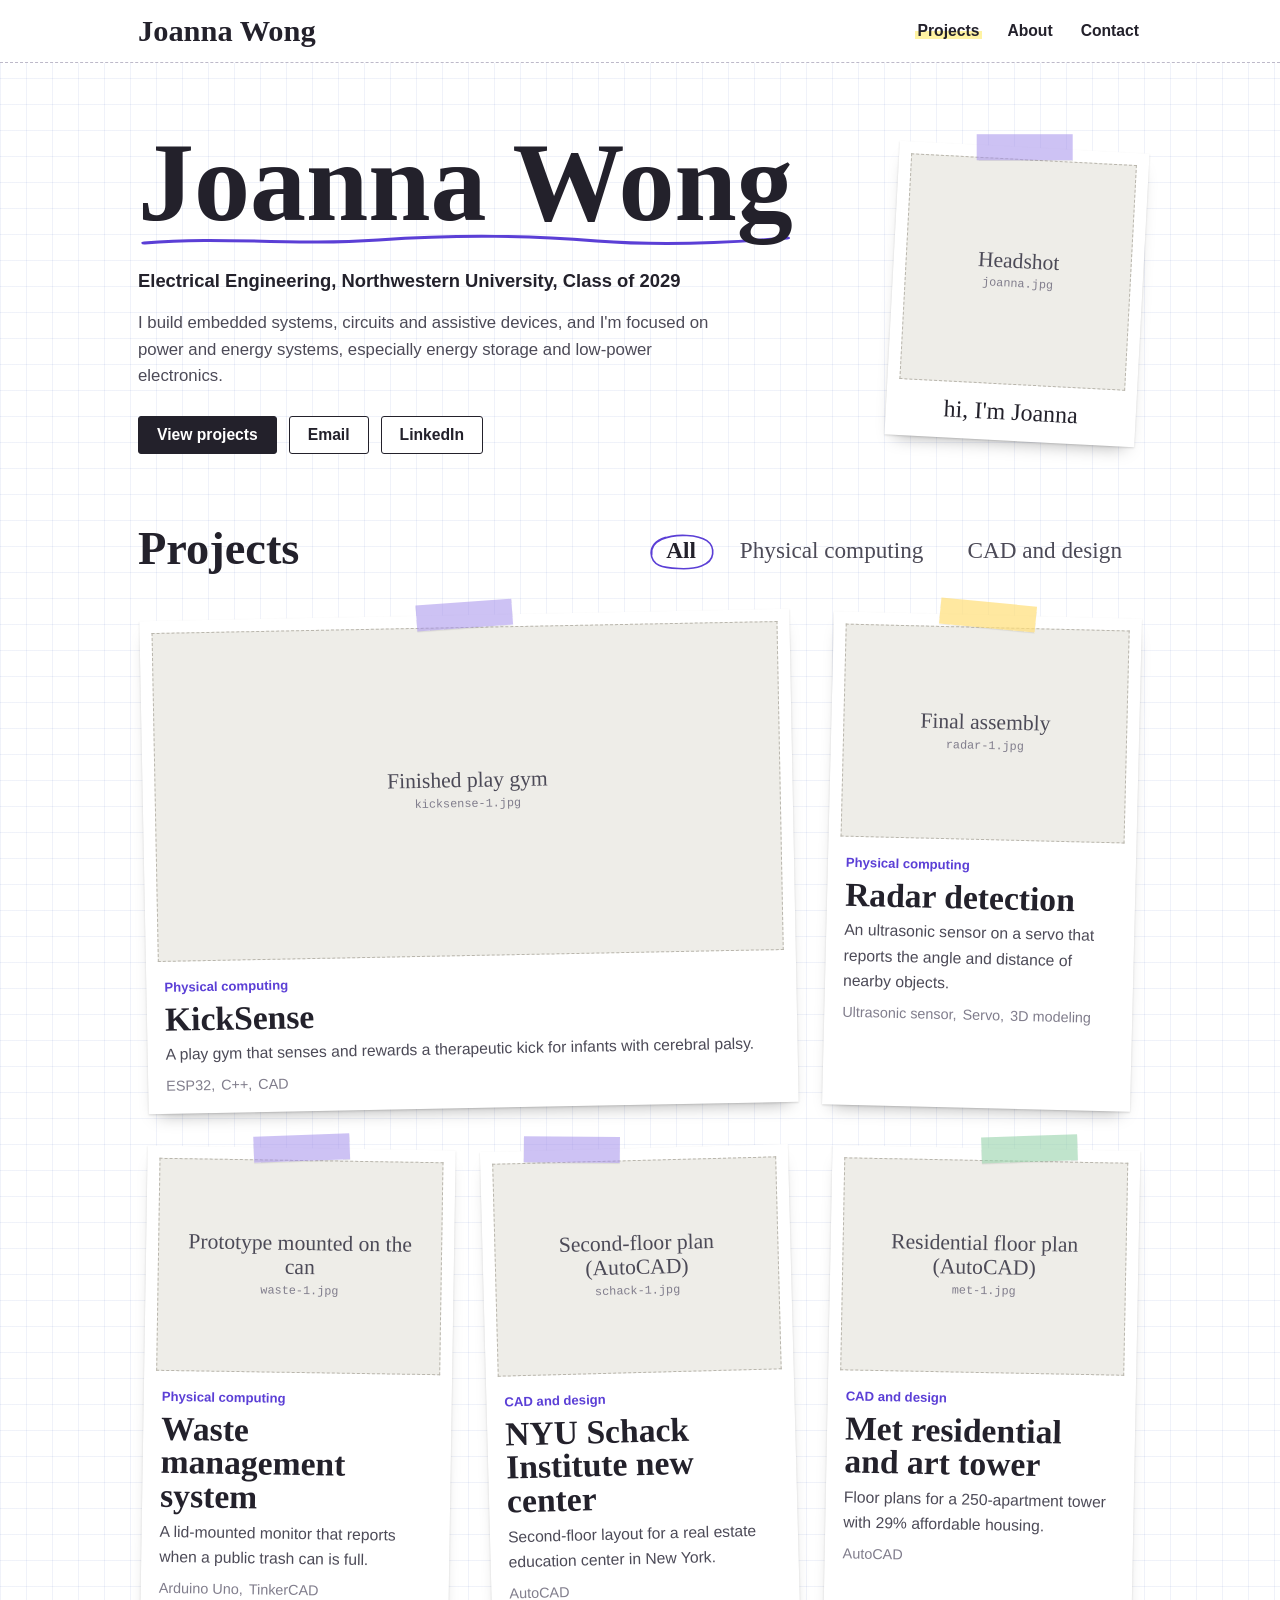
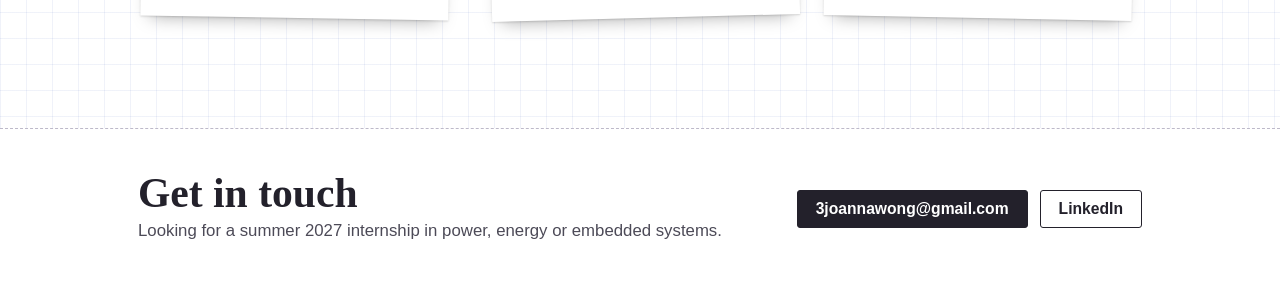
==== index.html @ 8d6e739d "Add files via upload" ====
<!DOCTYPE html>
<html lang="en"><head><meta charset="utf-8"><meta name="viewport" content="width=device-width, initial-scale=1">
<title>Joanna Wong | Engineering portfolio</title><meta name="description" content="Joanna Wong is an electrical engineering student at Northwestern University.">
<link rel="stylesheet" href="style.css"></head>
<body>
<header class="top"><div class="wrap"><nav class="nav" aria-label="Main"><a class="brand" href="index.html">Joanna Wong</a><ul><li><a href="index.html#projects" aria-current="page">Projects</a></li><li><a href="about.html">About</a></li><li><a href="#contact">Contact</a></li><li class="cv" hidden><a href="resume.pdf">Resume</a></li></ul></nav></div></header>
<main class="wrap">
<div class="cover"><div>
<h1>Joanna Wong</h1>
<p class="line">Electrical Engineering, Northwestern University, Class of 2029</p>
<p class="bio">I build embedded systems, circuits and assistive devices, and I'm focused on power and energy systems, especially energy storage and low-power electronics.</p>
<div class="actions"><a class="btn primary" href="#projects">View projects</a><a class="btn" href="mailto:3joannawong@gmail.com">Email</a><a class="btn" href="https://www.linkedin.com/in/joanna--wong">LinkedIn</a><a class="btn cv" href="resume.pdf" hidden>Resume</a></div></div>
<figure class="ph "><div class="box"><span>Headshot</span><small>joanna.jpg</small><img src="images/joanna.jpg" alt="Headshot" loading="lazy" onerror="this.remove()"></div></figure></div>
<section id="projects" style="padding-top:8px"><div class="sec-head"><h2>Projects</h2>
<div class="chips" role="group" aria-label="Filter projects"><button class="chip" aria-pressed="true" data-f="all">All</button><button class="chip" aria-pressed="false" data-f="computing">Physical computing</button><button class="chip" aria-pressed="false" data-f="design">CAD and design</button></div></div>
<div class="grid"><a class="card lead" href="kicksense.html" data-t="computing" data-id="kicksense"><figure class="ph "><div class="box"><span>Finished play gym</span><small>kicksense-1.jpg</small><img src="images/kicksense-1.jpg" alt="Finished play gym" loading="lazy" onerror="this.remove()"></div></figure>
<div class="in"><span class="cat">Physical computing</span><h3>KickSense</h3><p>A play gym that senses and rewards a therapeutic kick for infants with cerebral palsy.</p><ul class="tags"><li>ESP32</li><li>C++</li><li>CAD</li></ul></div></a><a class="card" href="radar.html" data-t="computing" data-id="radar"><figure class="ph "><div class="box"><span>Final assembly</span><small>radar-1.jpg</small><img src="images/radar-1.jpg" alt="Final assembly" loading="lazy" onerror="this.remove()"></div></figure>
<div class="in"><span class="cat">Physical computing</span><h3>Radar detection</h3><p>An ultrasonic sensor on a servo that reports the angle and distance of nearby objects.</p><ul class="tags"><li>Ultrasonic sensor</li><li>Servo</li><li>3D modeling</li></ul></div></a><a class="card" href="waste.html" data-t="computing" data-id="waste"><figure class="ph "><div class="box"><span>Prototype mounted on the can</span><small>waste-1.jpg</small><img src="images/waste-1.jpg" alt="Prototype mounted on the can" loading="lazy" onerror="this.remove()"></div></figure>
<div class="in"><span class="cat">Physical computing</span><h3>Waste management system</h3><p>A lid-mounted monitor that reports when a public trash can is full.</p><ul class="tags"><li>Arduino Uno</li><li>TinkerCAD</li></ul></div></a><a class="card" href="schack.html" data-t="design" data-id="schack"><figure class="ph "><div class="box"><span>Second-floor plan (AutoCAD)</span><small>schack-1.jpg</small><img src="images/schack-1.jpg" alt="Second-floor plan (AutoCAD)" loading="lazy" onerror="this.remove()"></div></figure>
<div class="in"><span class="cat">CAD and design</span><h3>NYU Schack Institute new center</h3><p>Second-floor layout for a real estate education center in New York.</p><ul class="tags"><li>AutoCAD</li></ul></div></a><a class="card" href="met.html" data-t="design" data-id="met"><figure class="ph "><div class="box"><span>Residential floor plan (AutoCAD)</span><small>met-1.jpg</small><img src="images/met-1.jpg" alt="Residential floor plan (AutoCAD)" loading="lazy" onerror="this.remove()"></div></figure>
<div class="in"><span class="cat">CAD and design</span><h3>Met residential and art tower</h3><p>Floor plans for a 250-apartment tower with 29% affordable housing.</p><ul class="tags"><li>AutoCAD</li></ul></div></a></div></section>
<template id="q-kicksense"><figure class="ph "><div class="box"><span>Finished play gym</span><small>kicksense-1.jpg</small><img src="images/kicksense-1.jpg" alt="Finished play gym" loading="lazy" onerror="this.remove()"></div></figure><h3>KickSense</h3><p class="meta">Design Thinking and Communication, Northwestern. Client: M Street Pediatric Therapy.</p>
<dl><div><dt>Objective</dt><dd>Build a home-use device for infants aged 3 to 9 months with cerebral palsy that detects one therapeutic movement, a knee kick with a stable thigh, and rewards it right away. No wires on the infant, under 5 minutes for a parent to set up, under $150 in parts.</dd></div><div><dt>My role</dt><dd>Tech lead. I wrote the firmware, built the electronics and designed the enclosure.</dd></div><div><dt>Key result</dt><dd>Kick detection confidence rose from about 25% to about 60% with the incline.</dd></div></dl>
<ul class="tags"><li>ESP32</li><li>MPU-6050 accelerometer and gyroscope</li><li>servo</li><li>C++</li><li>CAD</li><li>3D printing</li><li>soldering</li></ul><p style="margin:22px 0 0"><a class="btn primary" href="kicksense.html">Open the full project</a></p></template><template id="q-radar"><figure class="ph "><div class="box"><span>Final assembly</span><small>radar-1.jpg</small><img src="images/radar-1.jpg" alt="Final assembly" loading="lazy" onerror="this.remove()"></div></figure><h3>Radar detection</h3><p class="meta">Group project.</p>
<dl><div><dt>Objective</dt><dd>Sweep an ultrasonic range sensor through 180° on a servo and report the angle and distance of any object within 50 cm.</dd></div><div><dt>My role</dt><dd>I designed the mount that holds the sensor on the servo on my own, and built the circuit and wrote the code with my group.</dd></div><div><dt>Key result</dt><dd>A stable mount that sweeps the full 180° without obstruction.</dd></div></dl>
<ul class="tags"><li>Ultrasonic range sensor</li><li>servo motor</li><li>3D modeling</li></ul><p style="margin:22px 0 0"><a class="btn primary" href="radar.html">Open the full project</a></p></template><template id="q-waste"><figure class="ph "><div class="box"><span>Prototype mounted on the can</span><small>waste-1.jpg</small><img src="images/waste-1.jpg" alt="Prototype mounted on the can" loading="lazy" onerror="this.remove()"></div></figure><h3>Waste management system</h3><p class="meta">Team project.</p>
<dl><div><dt>Objective</dt><dd>Detect when a public trash can is full, to help with overflowing bins and litter in dense cities.</dd></div><div><dt>My role</dt><dd>Team project.</dd></div><div><dt>Key result</dt><dd>Tested in three trials at rising fill levels, against a requirement of a response within 2 to 3 seconds.</dd></div></dl>
<ul class="tags"><li>Arduino Uno</li><li>distance sensor</li><li>LED</li><li>TinkerCAD</li></ul><p style="margin:22px 0 0"><a class="btn primary" href="waste.html">Open the full project</a></p></template><template id="q-schack"><figure class="ph "><div class="box"><span>Second-floor plan (AutoCAD)</span><small>schack-1.jpg</small><img src="images/schack-1.jpg" alt="Second-floor plan (AutoCAD)" loading="lazy" onerror="this.remove()"></div></figure><h3>NYU Schack Institute new center</h3><p class="meta">ACE Mentor Program of Greater New York, Team 42 at Beyer Blinder Belle.</p>
<dl><div><dt>Objective</dt><dd>Convert an existing New York City building into an academic hub for the NYU Schack Institute of Real Estate, with classrooms, collaboration spaces and event facilities.</dd></div><div><dt>My role</dt><dd>I designed the second-floor layout.</dd></div><div><dt>Key result</dt><dd>A second-floor layout drafted and refined in AutoCAD.</dd></div></dl>
<ul class="tags"><li>AutoCAD</li></ul><p style="margin:22px 0 0"><a class="btn primary" href="schack.html">Open the full project</a></p></template><template id="q-met"><figure class="ph "><div class="box"><span>Residential floor plan (AutoCAD)</span><small>met-1.jpg</small><img src="images/met-1.jpg" alt="Residential floor plan (AutoCAD)" loading="lazy" onerror="this.remove()"></div></figure><h3>Met residential and art tower</h3><p class="meta">ACE Mentor Program of Greater New York, Team 42 at Beyer Blinder Belle.</p>
<dl><div><dt>Objective</dt><dd>Turn an underused storage facility into a mixed-use development for the Metropolitan Museum of Art: art storage, education space and a residential tower.</dd></div><div><dt>My role</dt><dd>I designed the residential floor plans and unit layouts.</dd></div><div><dt>Key result</dt><dd>250 apartments within the tower footprint.</dd></div></dl>
<ul class="tags"><li>AutoCAD</li></ul><p style="margin:22px 0 0"><a class="btn primary" href="met.html">Open the full project</a></p></template>
<dialog id="pop" aria-label="Project preview"><button class="x" aria-label="Close">×</button><div class="pop"></div></dialog>
</main>
<footer id="contact"><div class="wrap"><div><h2>Get in touch</h2><p>Looking for a summer 2027 internship in power, energy or embedded systems.</p></div>
<div class="actions"><a class="btn primary" href="mailto:3joannawong@gmail.com">3joannawong@gmail.com</a><a class="btn" href="https://www.linkedin.com/in/joanna--wong">LinkedIn</a></div></div></footer>
<script src="site.js"></script>
</body></html>
---- style.css ----
@font-face{font-family:"Caveat";font-weight:500;font-display:swap;src:url("fonts/caveat-latin-500-normal.woff2") format("woff2")}
@font-face{font-family:"Caveat";font-weight:700;font-display:swap;src:url("fonts/caveat-latin-700-normal.woff2") format("woff2")}
@font-face{font-family:"Karla";font-weight:400;font-display:swap;src:url("fonts/karla-latin-400-normal.woff2") format("woff2")}
@font-face{font-family:"Karla";font-weight:500;font-display:swap;src:url("fonts/karla-latin-500-normal.woff2") format("woff2")}
@font-face{font-family:"Karla";font-weight:700;font-display:swap;src:url("fonts/karla-latin-700-normal.woff2") format("woff2")}
:root{--ink:#23212b;--soft:#4c4a57;--muted:#807d8c;--pen:#5b3fd6;--tape:rgba(165,145,235,.55);--hl:#fff3a3;--note1:#fff6b8;--note2:#e9e2ff;--note3:#dff3e4;--rule:#d8d5cc;
--hand:"Caveat","Segoe Print","Bradley Hand",cursive;--font:"Karla",Helvetica,Arial,sans-serif;
--shadow:0 1px 2px rgba(0,0,0,.14),0 10px 18px -10px rgba(0,0,0,.35)}
*{box-sizing:border-box}
[hidden]{display:none!important}
html{scroll-behavior:smooth}
body{margin:0;color:var(--ink);font-family:var(--font);font-size:1.05rem;line-height:1.6;overflow-x:clip;background:#fff;
background-image:linear-gradient(rgba(80,105,190,.085) 1px,transparent 1px),linear-gradient(90deg,rgba(80,105,190,.085) 1px,transparent 1px);background-size:26px 26px}
.wrap{max-width:1060px;margin:0 auto;padding:0 28px}
a{color:var(--pen);text-underline-offset:3px}
:focus-visible{outline:2px solid var(--pen);outline-offset:4px}
img{max-width:100%;display:block}
h1,h2,h3{margin:0;font-family:var(--hand);font-weight:700;line-height:1}
p{margin:0 0 14px}
/* nav */
.top{position:sticky;top:0;z-index:10;background:#fff;border-bottom:1.5px dashed #bdb9c9}
.nav{display:flex;justify-content:space-between;align-items:center;height:62px}
.brand{font-family:var(--hand);font-weight:700;font-size:1.9rem;color:var(--ink);text-decoration:none}
.nav ul{display:flex;gap:22px;list-style:none;margin:0;padding:0}
.nav ul a{color:var(--ink);text-decoration:none;font-weight:700;font-size:.98rem;padding:0 3px;background:linear-gradient(transparent 58%,transparent 58%)}
.nav ul a:hover,.nav ul a[aria-current]{background:linear-gradient(transparent 55%,var(--hl) 55%)}
/* buttons as paper labels */
.btn{display:inline-block;padding:9px 18px;border:1.5px solid var(--ink);border-radius:3px;background:#fff;color:var(--ink);font:700 .98rem var(--font);text-decoration:none;cursor:pointer;transition:transform .15s,background .15s}
.btn:hover{background:var(--hl);transform:rotate(-1.5deg) translateY(-2px)}
.btn.primary{background:var(--ink);color:#fff}.btn.primary:hover{background:var(--pen);border-color:var(--pen)}
.actions{display:flex;flex-wrap:wrap;gap:12px}
/* photo slots */
.ph{margin:0;position:relative}
.ph .box{position:relative;aspect-ratio:4/3;background:#eeede8;border:1.5px dashed #b9b6ad;display:flex;flex-direction:column;align-items:center;justify-content:center;text-align:center;padding:12px;gap:2px;overflow:hidden}
.ph .box span{font-family:var(--hand);font-size:1.35rem;color:var(--soft);line-height:1.1}
.ph .box small{font-size:.74rem;color:var(--muted);font-family:Menlo,Consolas,monospace;overflow-wrap:anywhere}
.ph .box img{position:absolute;inset:0;width:100%;height:100%;object-fit:cover}
.ph:has(img) .box{border-color:transparent}
.ph figcaption{font-family:var(--hand);font-size:1.3rem;color:var(--ink);text-align:center;padding-top:8px;line-height:1.1}
/* cover */
.cover{display:grid;grid-template-columns:1fr 250px;gap:64px;align-items:center;padding:72px 0 64px}
.cover h1{font-size:clamp(4rem,10vw,7rem);line-height:.85;display:inline-block;padding-bottom:18px;background:url("data:image/svg+xml,%3Csvg xmlns='http://www.w3.org/2000/svg' viewBox='0 0 300 14' preserveAspectRatio='none'%3E%3Cpath d='M3 9C40 2 70 12 110 6s70-4 100 1 60 2 87-3' fill='none' stroke='%235b3fd6' stroke-width='3' stroke-linecap='round'/%3E%3C/svg%3E") left bottom/100% 14px no-repeat}
.cover .line{font-weight:700;font-size:1.15rem;margin:18px 0 14px}
.cover p.bio{color:var(--soft);max-width:34em;margin-bottom:26px}
.cover .ph{background:#fff;padding:12px 12px 10px;box-shadow:var(--shadow);transform:rotate(3deg)}
.cover .ph .box{aspect-ratio:1}
.cover .ph::after{content:"hi, I'm Joanna";display:block;font-family:var(--hand);font-size:1.5rem;text-align:center;padding-top:8px}
.cover .ph::before,.card::before,.polaroid::before,.pop::before,.skills div::before{content:"";position:absolute;z-index:2;top:-13px;left:50%;width:96px;height:26px;margin-left:-48px;background:var(--tape);transform:rotate(-3deg);box-shadow:0 1px 1px rgba(0,0,0,.08)}
/* sections */
section{padding:48px 0}
.sec-head{display:flex;justify-content:space-between;align-items:end;flex-wrap:wrap;gap:16px;margin-bottom:36px}
h2{font-size:2.9rem}
.chips{display:flex;flex-wrap:wrap;gap:4px}
.chip{font-family:var(--hand);font-size:1.45rem;font-weight:500;line-height:1;cursor:pointer;padding:8px 20px 10px;border:0;background:none;color:var(--soft)}
.chip:hover{color:var(--pen)}
.chip[aria-pressed=true]{color:var(--ink);font-weight:700;background:url("data:image/svg+xml,%3Csvg xmlns='http://www.w3.org/2000/svg' viewBox='0 0 120 44' preserveAspectRatio='none'%3E%3Cpath d='M10 25C6 10 40 4 70 5s46 7 44 19-30 16-58 15S10 36 9 23c0-7 9-13 24-16' fill='none' stroke='%235b3fd6' stroke-width='1.6' stroke-linecap='round' vector-effect='non-scaling-stroke'/%3E%3C/svg%3E") center/100% 100% no-repeat}
/* project cards = taped photos */
.grid{display:grid;grid-template-columns:repeat(3,1fr);gap:40px 34px;padding:6px}
.card{position:relative;display:flex;flex-direction:column;background:#fff;color:var(--ink);text-decoration:none;padding:12px 12px 16px;box-shadow:var(--shadow);cursor:pointer;transition:transform .22s cubic-bezier(.2,.8,.3,1.2),box-shadow .22s}
.card:nth-child(1){transform:rotate(-1.1deg)}.card:nth-child(2){transform:rotate(1.4deg)}.card:nth-child(3){transform:rotate(.9deg)}.card:nth-child(4){transform:rotate(-1.5deg)}.card:nth-child(5){transform:rotate(1.1deg)}
.card:nth-child(2)::before{transform:rotate(4deg);background:rgba(255,222,120,.7)}.card:nth-child(4)::before{transform:rotate(2deg);left:30%}.card:nth-child(5)::before{background:rgba(150,210,170,.6);left:64%}
.card:hover,.card:focus-visible{transform:rotate(0) translateY(-10px) scale(1.03);box-shadow:0 2px 3px rgba(0,0,0,.14),0 26px 34px -14px rgba(0,0,0,.42);z-index:3}
.card.lead{grid-column:span 2}
.card.lead .ph .box{aspect-ratio:16/8.4}
.card .in{padding:12px 6px 0}
.card .cat{font-size:.82rem;font-weight:700;color:var(--pen)}
.card h3{font-size:2.1rem;margin:2px 0 6px}
.card p{color:var(--soft);font-size:.98rem;margin:0 0 8px}
.tags{display:flex;flex-wrap:wrap;gap:0 6px;list-style:none;margin:0;padding:0;font-size:.9rem;color:var(--muted);font-weight:500}
.tags li:not(:last-child)::after{content:","}
/* pop-out */
dialog{border:0;padding:0;overflow:visible;width:min(700px,calc(100vw - 32px));color:var(--ink);background:none}
dialog::backdrop{background:rgba(35,33,43,.5)}
dialog[open]{animation:pop .26s cubic-bezier(.2,.9,.3,1.3)}
@keyframes pop{from{opacity:0;transform:scale(.9) rotate(-3deg)}to{opacity:1;transform:none}}
.pop{position:relative;background:#fff;padding:22px 26px 26px;box-shadow:0 30px 70px rgba(0,0,0,.45);max-height:calc(100vh - 48px);overflow:auto;transform:rotate(-.5deg)}
.pop::before{position:sticky;display:block;top:0;margin:-34px auto 8px;left:auto;width:120px}
.pop .ph .box{aspect-ratio:16/8}
.pop h3{font-size:2.6rem;margin:16px 0 2px}
.pop .meta{color:var(--muted);font-size:.92rem;margin-bottom:12px}
.pop dl{margin:0 0 14px;display:grid;gap:10px}
.pop dt{font-family:var(--hand);font-weight:700;font-size:1.4rem;color:var(--pen);line-height:1.1}
.pop dd{margin:0;color:var(--soft)}
.x{position:absolute;top:-14px;right:-14px;z-index:4;width:40px;height:40px;border-radius:50%;border:1.5px solid var(--ink);background:#fff;font-size:1.3rem;line-height:1;cursor:pointer;color:var(--ink)}
.x:hover{background:var(--hl)}
dialog.light{width:min(980px,calc(100vw - 40px));background:#fff;padding:12px 12px 4px;box-shadow:0 30px 70px rgba(0,0,0,.45)}
dialog.light img{width:100%;max-height:78vh;object-fit:contain;background:#111}
dialog.light p{margin:0;padding:8px;font-family:var(--hand);font-size:1.4rem;text-align:center}
/* project page */
.back{display:inline-block;margin:36px 0 10px;font-weight:700;font-size:.95rem}
.phead h1{font-size:clamp(3.2rem,8vw,5.2rem)}
.phead .obj{font-size:1.12rem;color:var(--soft);max-width:42em;margin:14px 0 26px}
.facts{display:grid;grid-template-columns:repeat(3,1fr);gap:22px;margin:0 0 44px}
.facts div{padding:16px 18px 20px;box-shadow:0 8px 12px -8px rgba(0,0,0,.35)}
.facts div:nth-child(1){background:var(--note1);transform:rotate(-1.3deg)}.facts div:nth-child(2){background:var(--note2);transform:rotate(.9deg)}.facts div:nth-child(3){background:var(--note3);transform:rotate(-.6deg)}
.facts dt{font-family:var(--hand);font-weight:700;font-size:1.45rem;line-height:1.1}
.facts dd{margin:4px 0 0;font-size:.97rem}
.polaroid{background:#fff;padding:12px 12px 10px;box-shadow:var(--shadow);transition:transform .2s}
.hero-ph{transform:rotate(-.5deg)}.hero-ph .box{aspect-ratio:16/8}
.two{display:grid;grid-template-columns:1fr 1fr;gap:34px;margin:40px 0 0}
.two .polaroid:nth-child(1){transform:rotate(1.2deg)}.two .polaroid:nth-child(2){transform:rotate(-1.4deg)}
.two .polaroid:nth-child(2)::before{background:rgba(255,222,120,.7);transform:rotate(3deg)}
.zoom:has(img){cursor:zoom-in}.zoom:has(img):hover{transform:rotate(0) scale(1.015)}
.cols{display:grid;grid-template-columns:1fr 1fr;gap:34px;margin-top:56px}
.panel{background:#fff;padding:24px 28px}
.panel.wide{grid-column:1/-1;border:1px solid var(--rule);border-left:3px solid #f0a0a8;background-image:linear-gradient(transparent 31px,#e9eef8 31px);background-size:100% 32px;line-height:32px;padding-top:14px}
.panel.wide li{margin:0 0 0}
.panel h2{font-size:2.2rem;margin-bottom:10px}
.panel.wide h2{line-height:32px;margin-bottom:0}
.panel ul{margin:0;padding-left:1.15em}.panel li{margin-bottom:8px;color:var(--soft)}
.panel li b{color:var(--ink)}
.panel p{margin:0}
.panel.res{background:var(--note1);transform:rotate(-.8deg);box-shadow:0 10px 14px -10px rgba(0,0,0,.4)}
.panel.res li{color:var(--ink)}
.panel:not(.wide):not(.res){border:1px solid var(--rule);transform:rotate(.6deg);box-shadow:var(--shadow)}
.panel ul.tags{padding:0;font-size:1rem}.panel ul.tags li{margin:0}
.pager{display:flex;justify-content:space-between;gap:16px;margin-top:56px}
.pager a{border:1.5px solid var(--ink);border-radius:3px;background:#fff;padding:10px 18px;text-decoration:none;font-weight:700;color:var(--ink);transition:transform .15s,background .15s}
.pager a:hover{background:var(--hl);transform:rotate(-1deg)}
.pager span{display:block;font-family:var(--hand);font-size:1.2rem;color:var(--pen);line-height:1}
/* about */
.about-top{display:grid;grid-template-columns:270px 1fr;gap:56px;align-items:start;padding:64px 0 24px}
.about-top .polaroid{transform:rotate(-2.5deg)}
.about-top h1{font-size:4rem;margin-bottom:16px}
.about-top p{color:var(--soft);max-width:38em}
.rows{display:grid;background:#fff;border:1px solid var(--rule);padding:6px 24px}
.rowi{display:grid;grid-template-columns:190px 1fr;gap:20px;padding:16px 8px;border-bottom:1.5px dashed #cfccd8;transition:background .15s}
.rowi:last-child{border-bottom:0}
.rowi:hover{background:#fffbdc}
.rowi .when{font-family:var(--hand);font-size:1.35rem;color:var(--pen);line-height:1.2}
.rowi h3{font-family:var(--font);font-size:1.05rem;font-weight:700;line-height:1.3}
.rowi .org{color:var(--muted);font-size:.93rem;display:block;margin:2px 0 4px}
.rowi p{margin:0;color:var(--soft);font-size:.97rem}
.skills{display:grid;grid-template-columns:repeat(2,1fr);gap:34px;padding:6px}
.skills div{position:relative;background:#fff;padding:22px 24px;box-shadow:var(--shadow)}
.skills div:nth-child(odd){transform:rotate(-.8deg)}.skills div:nth-child(even){transform:rotate(.7deg)}
.skills div::before{width:70px;margin-left:-35px}
.skills h3{font-size:1.8rem;margin-bottom:6px}
.skills .tags{font-size:1rem;color:var(--soft)}
/* footer */
footer{margin-top:56px;background:#fff;border-top:1.5px dashed #bdb9c9}
footer .wrap{padding-top:44px;padding-bottom:52px;display:flex;justify-content:space-between;align-items:center;flex-wrap:wrap;gap:24px}
footer h2{font-size:2.6rem}footer p{color:var(--soft);margin:4px 0 0}
@media(max-width:860px){.cover{grid-template-columns:1fr;padding:44px 0;gap:36px}.cover .ph{max-width:210px;order:-1}.grid{grid-template-columns:1fr}.card.lead{grid-column:auto}.card.lead .ph .box{aspect-ratio:4/3}
.facts,.two,.cols,.skills,.about-top{grid-template-columns:1fr}.about-top .polaroid{max-width:240px}.rowi{grid-template-columns:1fr;gap:2px}.nav ul{gap:14px}.wrap{padding:0 20px}.rows{padding:6px 12px}.x{right:-6px}}
@media(prefers-reduced-motion:reduce){html{scroll-behavior:auto}*{transition:none!important;animation:none!important}}
@media print{.top,footer .actions,.pager,.chips{display:none}.card,.panel,.rowi{break-inside:avoid}body{background:#fff}}
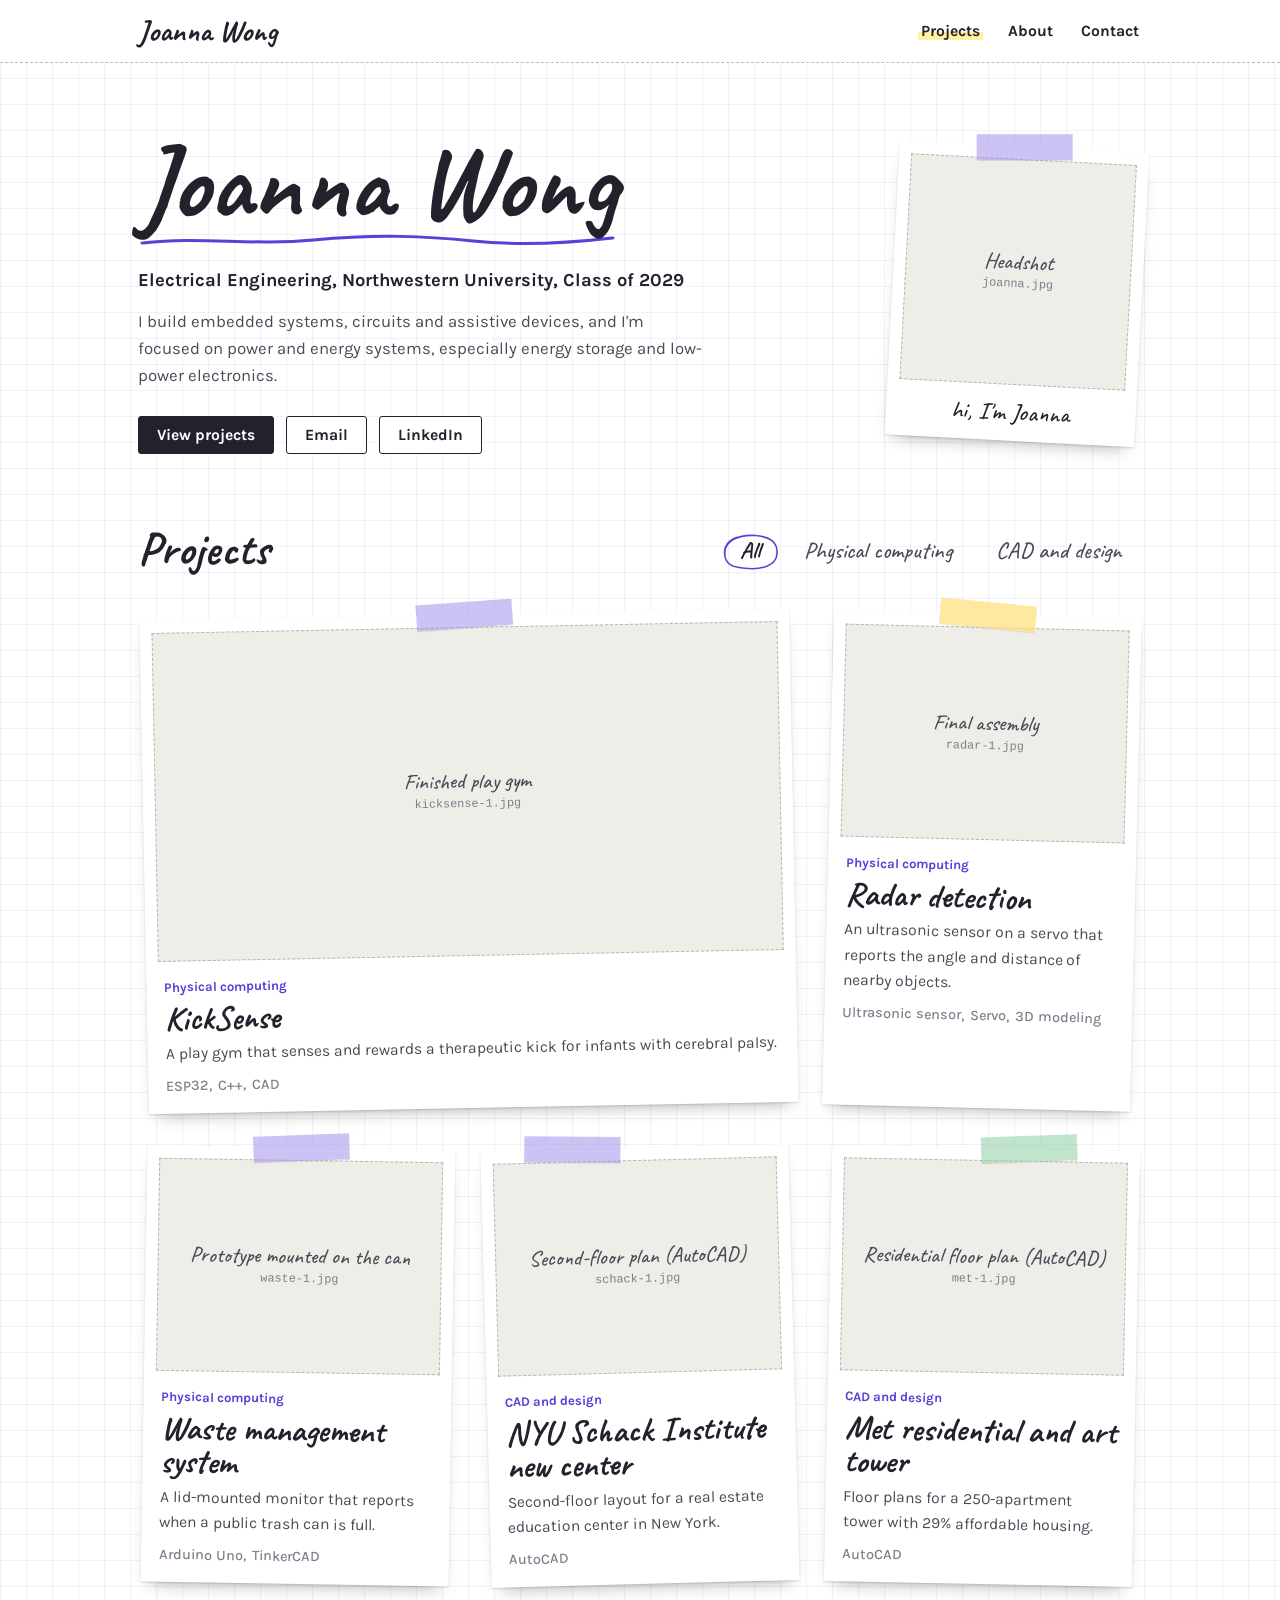
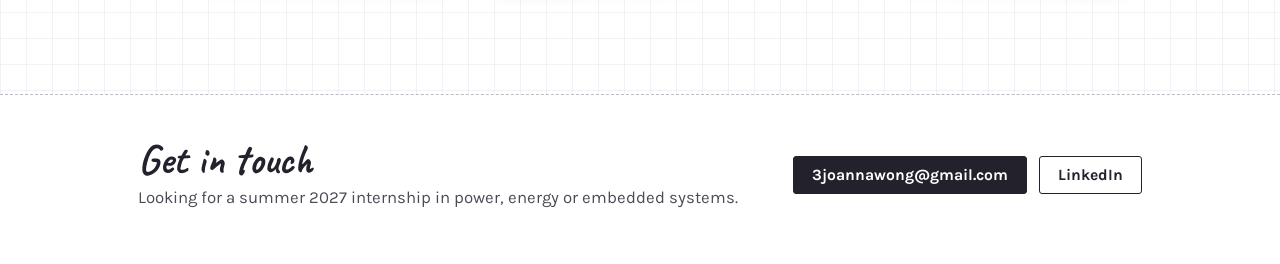
==== commit 7c27d28a: "Add files via upload" ====
--- a/index.html
+++ b/index.html
@@ -1,7 +1,7 @@
 <!DOCTYPE html>
 <html lang="en"><head><meta charset="utf-8"><meta name="viewport" content="width=device-width, initial-scale=1">
 <title>Joanna Wong | Engineering portfolio</title><meta name="description" content="Joanna Wong is an electrical engineering student at Northwestern University.">
-<link rel="stylesheet" href="style.css"></head>
+<link rel="icon" type="image/png" href="favicon.png"><link rel="apple-touch-icon" href="favicon.png"><link rel="stylesheet" href="style.css"></head>
 <body>
 <header class="top"><div class="wrap"><nav class="nav" aria-label="Main"><a class="brand" href="index.html">Joanna Wong</a><ul><li><a href="index.html#projects" aria-current="page">Projects</a></li><li><a href="about.html">About</a></li><li><a href="#contact">Contact</a></li><li class="cv" hidden><a href="resume.pdf">Resume</a></li></ul></nav></div></header>
 <main class="wrap">
@@ -10,24 +10,24 @@
 <p class="line">Electrical Engineering, Northwestern University, Class of 2029</p>
 <p class="bio">I build embedded systems, circuits and assistive devices, and I'm focused on power and energy systems, especially energy storage and low-power electronics.</p>
 <div class="actions"><a class="btn primary" href="#projects">View projects</a><a class="btn" href="mailto:3joannawong@gmail.com">Email</a><a class="btn" href="https://www.linkedin.com/in/joanna--wong">LinkedIn</a><a class="btn cv" href="resume.pdf" hidden>Resume</a></div></div>
-<figure class="ph "><div class="box"><span>Headshot</span><small>joanna.jpg</small><img src="images/joanna.jpg" alt="Headshot" loading="lazy" onerror="this.remove()"></div></figure></div>
+<figure class="ph "><div class="box"><span>Headshot</span><small>joanna.jpg</small><img src="joanna.jpg" alt="Headshot" loading="lazy" onerror="this.remove()"></div></figure></div>
 <section id="projects" style="padding-top:8px"><div class="sec-head"><h2>Projects</h2>
 <div class="chips" role="group" aria-label="Filter projects"><button class="chip" aria-pressed="true" data-f="all">All</button><button class="chip" aria-pressed="false" data-f="computing">Physical computing</button><button class="chip" aria-pressed="false" data-f="design">CAD and design</button></div></div>
-<div class="grid"><a class="card lead" href="kicksense.html" data-t="computing" data-id="kicksense"><figure class="ph "><div class="box"><span>Finished play gym</span><small>kicksense-1.jpg</small><img src="images/kicksense-1.jpg" alt="Finished play gym" loading="lazy" onerror="this.remove()"></div></figure>
-<div class="in"><span class="cat">Physical computing</span><h3>KickSense</h3><p>A play gym that senses and rewards a therapeutic kick for infants with cerebral palsy.</p><ul class="tags"><li>ESP32</li><li>C++</li><li>CAD</li></ul></div></a><a class="card" href="radar.html" data-t="computing" data-id="radar"><figure class="ph "><div class="box"><span>Final assembly</span><small>radar-1.jpg</small><img src="images/radar-1.jpg" alt="Final assembly" loading="lazy" onerror="this.remove()"></div></figure>
-<div class="in"><span class="cat">Physical computing</span><h3>Radar detection</h3><p>An ultrasonic sensor on a servo that reports the angle and distance of nearby objects.</p><ul class="tags"><li>Ultrasonic sensor</li><li>Servo</li><li>3D modeling</li></ul></div></a><a class="card" href="waste.html" data-t="computing" data-id="waste"><figure class="ph "><div class="box"><span>Prototype mounted on the can</span><small>waste-1.jpg</small><img src="images/waste-1.jpg" alt="Prototype mounted on the can" loading="lazy" onerror="this.remove()"></div></figure>
-<div class="in"><span class="cat">Physical computing</span><h3>Waste management system</h3><p>A lid-mounted monitor that reports when a public trash can is full.</p><ul class="tags"><li>Arduino Uno</li><li>TinkerCAD</li></ul></div></a><a class="card" href="schack.html" data-t="design" data-id="schack"><figure class="ph "><div class="box"><span>Second-floor plan (AutoCAD)</span><small>schack-1.jpg</small><img src="images/schack-1.jpg" alt="Second-floor plan (AutoCAD)" loading="lazy" onerror="this.remove()"></div></figure>
-<div class="in"><span class="cat">CAD and design</span><h3>NYU Schack Institute new center</h3><p>Second-floor layout for a real estate education center in New York.</p><ul class="tags"><li>AutoCAD</li></ul></div></a><a class="card" href="met.html" data-t="design" data-id="met"><figure class="ph "><div class="box"><span>Residential floor plan (AutoCAD)</span><small>met-1.jpg</small><img src="images/met-1.jpg" alt="Residential floor plan (AutoCAD)" loading="lazy" onerror="this.remove()"></div></figure>
+<div class="grid"><a class="card lead" href="kicksense.html" data-t="computing" data-id="kicksense"><figure class="ph "><div class="box"><span>Finished play gym</span><small>kicksense-1.jpg</small><img src="kicksense-1.jpg" alt="Finished play gym" loading="lazy" onerror="this.remove()"></div></figure>
+<div class="in"><span class="cat">Physical computing</span><h3>KickSense</h3><p>A play gym that senses and rewards a therapeutic kick for infants with cerebral palsy.</p><ul class="tags"><li>ESP32</li><li>C++</li><li>CAD</li></ul></div></a><a class="card" href="radar.html" data-t="computing" data-id="radar"><figure class="ph "><div class="box"><span>Final assembly</span><small>radar-1.jpg</small><img src="radar-1.jpg" alt="Final assembly" loading="lazy" onerror="this.remove()"></div></figure>
+<div class="in"><span class="cat">Physical computing</span><h3>Radar detection</h3><p>An ultrasonic sensor on a servo that reports the angle and distance of nearby objects.</p><ul class="tags"><li>Ultrasonic sensor</li><li>Servo</li><li>3D modeling</li></ul></div></a><a class="card" href="waste.html" data-t="computing" data-id="waste"><figure class="ph "><div class="box"><span>Prototype mounted on the can</span><small>waste-1.jpg</small><img src="waste-1.jpg" alt="Prototype mounted on the can" loading="lazy" onerror="this.remove()"></div></figure>
+<div class="in"><span class="cat">Physical computing</span><h3>Waste management system</h3><p>A lid-mounted monitor that reports when a public trash can is full.</p><ul class="tags"><li>Arduino Uno</li><li>TinkerCAD</li></ul></div></a><a class="card" href="schack.html" data-t="design" data-id="schack"><figure class="ph "><div class="box"><span>Second-floor plan (AutoCAD)</span><small>schack-1.jpg</small><img src="schack-1.jpg" alt="Second-floor plan (AutoCAD)" loading="lazy" onerror="this.remove()"></div></figure>
+<div class="in"><span class="cat">CAD and design</span><h3>NYU Schack Institute new center</h3><p>Second-floor layout for a real estate education center in New York.</p><ul class="tags"><li>AutoCAD</li></ul></div></a><a class="card" href="met.html" data-t="design" data-id="met"><figure class="ph "><div class="box"><span>Residential floor plan (AutoCAD)</span><small>met-1.jpg</small><img src="met-1.jpg" alt="Residential floor plan (AutoCAD)" loading="lazy" onerror="this.remove()"></div></figure>
 <div class="in"><span class="cat">CAD and design</span><h3>Met residential and art tower</h3><p>Floor plans for a 250-apartment tower with 29% affordable housing.</p><ul class="tags"><li>AutoCAD</li></ul></div></a></div></section>
-<template id="q-kicksense"><figure class="ph "><div class="box"><span>Finished play gym</span><small>kicksense-1.jpg</small><img src="images/kicksense-1.jpg" alt="Finished play gym" loading="lazy" onerror="this.remove()"></div></figure><h3>KickSense</h3><p class="meta">Design Thinking and Communication, Northwestern. Client: M Street Pediatric Therapy.</p>
+<template id="q-kicksense"><figure class="ph "><div class="box"><span>Finished play gym</span><small>kicksense-1.jpg</small><img src="kicksense-1.jpg" alt="Finished play gym" loading="lazy" onerror="this.remove()"></div></figure><h3>KickSense</h3><p class="meta">Design Thinking and Communication, Northwestern. Client: M Street Pediatric Therapy.</p>
 <dl><div><dt>Objective</dt><dd>Build a home-use device for infants aged 3 to 9 months with cerebral palsy that detects one therapeutic movement, a knee kick with a stable thigh, and rewards it right away. No wires on the infant, under 5 minutes for a parent to set up, under $150 in parts.</dd></div><div><dt>My role</dt><dd>Tech lead. I wrote the firmware, built the electronics and designed the enclosure.</dd></div><div><dt>Key result</dt><dd>Kick detection confidence rose from about 25% to about 60% with the incline.</dd></div></dl>
-<ul class="tags"><li>ESP32</li><li>MPU-6050 accelerometer and gyroscope</li><li>servo</li><li>C++</li><li>CAD</li><li>3D printing</li><li>soldering</li></ul><p style="margin:22px 0 0"><a class="btn primary" href="kicksense.html">Open the full project</a></p></template><template id="q-radar"><figure class="ph "><div class="box"><span>Final assembly</span><small>radar-1.jpg</small><img src="images/radar-1.jpg" alt="Final assembly" loading="lazy" onerror="this.remove()"></div></figure><h3>Radar detection</h3><p class="meta">Group project.</p>
+<ul class="tags"><li>ESP32</li><li>MPU-6050 accelerometer and gyroscope</li><li>servo</li><li>C++</li><li>CAD</li><li>3D printing</li><li>soldering</li></ul><p style="margin:22px 0 0"><a class="btn primary" href="kicksense.html">Open the full project</a></p></template><template id="q-radar"><figure class="ph "><div class="box"><span>Final assembly</span><small>radar-1.jpg</small><img src="radar-1.jpg" alt="Final assembly" loading="lazy" onerror="this.remove()"></div></figure><h3>Radar detection</h3><p class="meta">Group project.</p>
 <dl><div><dt>Objective</dt><dd>Sweep an ultrasonic range sensor through 180° on a servo and report the angle and distance of any object within 50 cm.</dd></div><div><dt>My role</dt><dd>I designed the mount that holds the sensor on the servo on my own, and built the circuit and wrote the code with my group.</dd></div><div><dt>Key result</dt><dd>A stable mount that sweeps the full 180° without obstruction.</dd></div></dl>
-<ul class="tags"><li>Ultrasonic range sensor</li><li>servo motor</li><li>3D modeling</li></ul><p style="margin:22px 0 0"><a class="btn primary" href="radar.html">Open the full project</a></p></template><template id="q-waste"><figure class="ph "><div class="box"><span>Prototype mounted on the can</span><small>waste-1.jpg</small><img src="images/waste-1.jpg" alt="Prototype mounted on the can" loading="lazy" onerror="this.remove()"></div></figure><h3>Waste management system</h3><p class="meta">Team project.</p>
+<ul class="tags"><li>Ultrasonic range sensor</li><li>servo motor</li><li>3D modeling</li></ul><p style="margin:22px 0 0"><a class="btn primary" href="radar.html">Open the full project</a></p></template><template id="q-waste"><figure class="ph "><div class="box"><span>Prototype mounted on the can</span><small>waste-1.jpg</small><img src="waste-1.jpg" alt="Prototype mounted on the can" loading="lazy" onerror="this.remove()"></div></figure><h3>Waste management system</h3><p class="meta">Team project.</p>
 <dl><div><dt>Objective</dt><dd>Detect when a public trash can is full, to help with overflowing bins and litter in dense cities.</dd></div><div><dt>My role</dt><dd>Team project.</dd></div><div><dt>Key result</dt><dd>Tested in three trials at rising fill levels, against a requirement of a response within 2 to 3 seconds.</dd></div></dl>
-<ul class="tags"><li>Arduino Uno</li><li>distance sensor</li><li>LED</li><li>TinkerCAD</li></ul><p style="margin:22px 0 0"><a class="btn primary" href="waste.html">Open the full project</a></p></template><template id="q-schack"><figure class="ph "><div class="box"><span>Second-floor plan (AutoCAD)</span><small>schack-1.jpg</small><img src="images/schack-1.jpg" alt="Second-floor plan (AutoCAD)" loading="lazy" onerror="this.remove()"></div></figure><h3>NYU Schack Institute new center</h3><p class="meta">ACE Mentor Program of Greater New York, Team 42 at Beyer Blinder Belle.</p>
+<ul class="tags"><li>Arduino Uno</li><li>distance sensor</li><li>LED</li><li>TinkerCAD</li></ul><p style="margin:22px 0 0"><a class="btn primary" href="waste.html">Open the full project</a></p></template><template id="q-schack"><figure class="ph "><div class="box"><span>Second-floor plan (AutoCAD)</span><small>schack-1.jpg</small><img src="schack-1.jpg" alt="Second-floor plan (AutoCAD)" loading="lazy" onerror="this.remove()"></div></figure><h3>NYU Schack Institute new center</h3><p class="meta">ACE Mentor Program of Greater New York, Team 42 at Beyer Blinder Belle.</p>
 <dl><div><dt>Objective</dt><dd>Convert an existing New York City building into an academic hub for the NYU Schack Institute of Real Estate, with classrooms, collaboration spaces and event facilities.</dd></div><div><dt>My role</dt><dd>I designed the second-floor layout.</dd></div><div><dt>Key result</dt><dd>A second-floor layout drafted and refined in AutoCAD.</dd></div></dl>
-<ul class="tags"><li>AutoCAD</li></ul><p style="margin:22px 0 0"><a class="btn primary" href="schack.html">Open the full project</a></p></template><template id="q-met"><figure class="ph "><div class="box"><span>Residential floor plan (AutoCAD)</span><small>met-1.jpg</small><img src="images/met-1.jpg" alt="Residential floor plan (AutoCAD)" loading="lazy" onerror="this.remove()"></div></figure><h3>Met residential and art tower</h3><p class="meta">ACE Mentor Program of Greater New York, Team 42 at Beyer Blinder Belle.</p>
+<ul class="tags"><li>AutoCAD</li></ul><p style="margin:22px 0 0"><a class="btn primary" href="schack.html">Open the full project</a></p></template><template id="q-met"><figure class="ph "><div class="box"><span>Residential floor plan (AutoCAD)</span><small>met-1.jpg</small><img src="met-1.jpg" alt="Residential floor plan (AutoCAD)" loading="lazy" onerror="this.remove()"></div></figure><h3>Met residential and art tower</h3><p class="meta">ACE Mentor Program of Greater New York, Team 42 at Beyer Blinder Belle.</p>
 <dl><div><dt>Objective</dt><dd>Turn an underused storage facility into a mixed-use development for the Metropolitan Museum of Art: art storage, education space and a residential tower.</dd></div><div><dt>My role</dt><dd>I designed the residential floor plans and unit layouts.</dd></div><div><dt>Key result</dt><dd>250 apartments within the tower footprint.</dd></div></dl>
 <ul class="tags"><li>AutoCAD</li></ul><p style="margin:22px 0 0"><a class="btn primary" href="met.html">Open the full project</a></p></template>
 <dialog id="pop" aria-label="Project preview"><button class="x" aria-label="Close">×</button><div class="pop"></div></dialog>
--- a/style.css
+++ b/style.css
@@ -1,10 +1,10 @@
-@font-face{font-family:"Caveat";font-weight:500;font-display:swap;src:url("fonts/caveat-latin-500-normal.woff2") format("woff2")}
-@font-face{font-family:"Caveat";font-weight:700;font-display:swap;src:url("fonts/caveat-latin-700-normal.woff2") format("woff2")}
-@font-face{font-family:"Karla";font-weight:400;font-display:swap;src:url("fonts/karla-latin-400-normal.woff2") format("woff2")}
-@font-face{font-family:"Karla";font-weight:500;font-display:swap;src:url("fonts/karla-latin-500-normal.woff2") format("woff2")}
-@font-face{font-family:"Karla";font-weight:700;font-display:swap;src:url("fonts/karla-latin-700-normal.woff2") format("woff2")}
+@font-face{font-family:"Caveat";font-weight:500;font-display:swap;src:url("caveat-latin-500-normal.woff2") format("woff2")}
+@font-face{font-family:"Caveat";font-weight:700;font-display:swap;src:url("caveat-latin-700-normal.woff2") format("woff2")}
+@font-face{font-family:"Karla";font-weight:400;font-display:swap;src:url("karla-latin-400-normal.woff2") format("woff2")}
+@font-face{font-family:"Karla";font-weight:500;font-display:swap;src:url("karla-latin-500-normal.woff2") format("woff2")}
+@font-face{font-family:"Karla";font-weight:700;font-display:swap;src:url("karla-latin-700-normal.woff2") format("woff2")}
 :root{--ink:#23212b;--soft:#4c4a57;--muted:#807d8c;--pen:#5b3fd6;--tape:rgba(165,145,235,.55);--hl:#fff3a3;--note1:#fff6b8;--note2:#e9e2ff;--note3:#dff3e4;--rule:#d8d5cc;
---hand:"Caveat","Segoe Print","Bradley Hand",cursive;--font:"Karla",Helvetica,Arial,sans-serif;
+--hand:"Caveat","Bradley Hand",cursive;--font:"Karla",Helvetica,Arial,sans-serif;
 --shadow:0 1px 2px rgba(0,0,0,.14),0 10px 18px -10px rgba(0,0,0,.35)}
 *{box-sizing:border-box}
 [hidden]{display:none!important}
@@ -38,14 +38,14 @@
 .ph:has(img) .box{border-color:transparent}
 .ph figcaption{font-family:var(--hand);font-size:1.3rem;color:var(--ink);text-align:center;padding-top:8px;line-height:1.1}
 /* cover */
-.cover{display:grid;grid-template-columns:1fr 250px;gap:64px;align-items:center;padding:72px 0 64px}
-.cover h1{font-size:clamp(4rem,10vw,7rem);line-height:.85;display:inline-block;padding-bottom:18px;background:url("data:image/svg+xml,%3Csvg xmlns='http://www.w3.org/2000/svg' viewBox='0 0 300 14' preserveAspectRatio='none'%3E%3Cpath d='M3 9C40 2 70 12 110 6s70-4 100 1 60 2 87-3' fill='none' stroke='%235b3fd6' stroke-width='3' stroke-linecap='round'/%3E%3C/svg%3E") left bottom/100% 14px no-repeat}
+.cover{display:grid;grid-template-columns:minmax(0,1fr) 250px;gap:64px;align-items:center;padding:72px 0 64px}
+.cover h1{font-size:clamp(3.4rem,8.5vw,6.6rem);line-height:.9;display:inline-block;white-space:nowrap;max-width:100%;padding-bottom:18px;background:url("data:image/svg+xml,%3Csvg xmlns='http://www.w3.org/2000/svg' viewBox='0 0 300 14' preserveAspectRatio='none'%3E%3Cpath d='M3 9C40 2 70 12 110 6s70-4 100 1 60 2 87-3' fill='none' stroke='%235b3fd6' stroke-width='3' stroke-linecap='round'/%3E%3C/svg%3E") left bottom/100% 14px no-repeat}
 .cover .line{font-weight:700;font-size:1.15rem;margin:18px 0 14px}
 .cover p.bio{color:var(--soft);max-width:34em;margin-bottom:26px}
 .cover .ph{background:#fff;padding:12px 12px 10px;box-shadow:var(--shadow);transform:rotate(3deg)}
 .cover .ph .box{aspect-ratio:1}
 .cover .ph::after{content:"hi, I'm Joanna";display:block;font-family:var(--hand);font-size:1.5rem;text-align:center;padding-top:8px}
-.cover .ph::before,.card::before,.polaroid::before,.pop::before,.skills div::before{content:"";position:absolute;z-index:2;top:-13px;left:50%;width:96px;height:26px;margin-left:-48px;background:var(--tape);transform:rotate(-3deg);box-shadow:0 1px 1px rgba(0,0,0,.08)}
+.cover .ph::before,.card::before,.polaroid::before,#pop::before,.skills div::before{content:"";position:absolute;z-index:2;top:-13px;left:50%;width:96px;height:26px;margin-left:-48px;background:var(--tape);transform:rotate(-3deg);box-shadow:0 1px 1px rgba(0,0,0,.08)}
 /* sections */
 section{padding:48px 0}
 .sec-head{display:flex;justify-content:space-between;align-items:end;flex-wrap:wrap;gap:16px;margin-bottom:36px}
@@ -74,7 +74,7 @@
 dialog[open]{animation:pop .26s cubic-bezier(.2,.9,.3,1.3)}
 @keyframes pop{from{opacity:0;transform:scale(.9) rotate(-3deg)}to{opacity:1;transform:none}}
 .pop{position:relative;background:#fff;padding:22px 26px 26px;box-shadow:0 30px 70px rgba(0,0,0,.45);max-height:calc(100vh - 48px);overflow:auto;transform:rotate(-.5deg)}
-.pop::before{position:sticky;display:block;top:0;margin:-34px auto 8px;left:auto;width:120px}
+#pop::before{width:120px;margin-left:-60px;top:-12px;z-index:3}
 .pop .ph .box{aspect-ratio:16/8}
 .pop h3{font-size:2.6rem;margin:16px 0 2px}
 .pop .meta{color:var(--muted);font-size:.92rem;margin-bottom:12px}
@@ -141,7 +141,7 @@
 footer{margin-top:56px;background:#fff;border-top:1.5px dashed #bdb9c9}
 footer .wrap{padding-top:44px;padding-bottom:52px;display:flex;justify-content:space-between;align-items:center;flex-wrap:wrap;gap:24px}
 footer h2{font-size:2.6rem}footer p{color:var(--soft);margin:4px 0 0}
-@media(max-width:860px){.cover{grid-template-columns:1fr;padding:44px 0;gap:36px}.cover .ph{max-width:210px;order:-1}.grid{grid-template-columns:1fr}.card.lead{grid-column:auto}.card.lead .ph .box{aspect-ratio:4/3}
+@media(max-width:860px){.cover{grid-template-columns:1fr;padding:44px 0;gap:36px}.cover h1{white-space:normal}.cover .ph{max-width:210px;order:-1}.grid{grid-template-columns:1fr}.card.lead{grid-column:auto}.card.lead .ph .box{aspect-ratio:4/3}
 .facts,.two,.cols,.skills,.about-top{grid-template-columns:1fr}.about-top .polaroid{max-width:240px}.rowi{grid-template-columns:1fr;gap:2px}.nav ul{gap:14px}.wrap{padding:0 20px}.rows{padding:6px 12px}.x{right:-6px}}
 @media(prefers-reduced-motion:reduce){html{scroll-behavior:auto}*{transition:none!important;animation:none!important}}
 @media print{.top,footer .actions,.pager,.chips{display:none}.card,.panel,.rowi{break-inside:avoid}body{background:#fff}}
